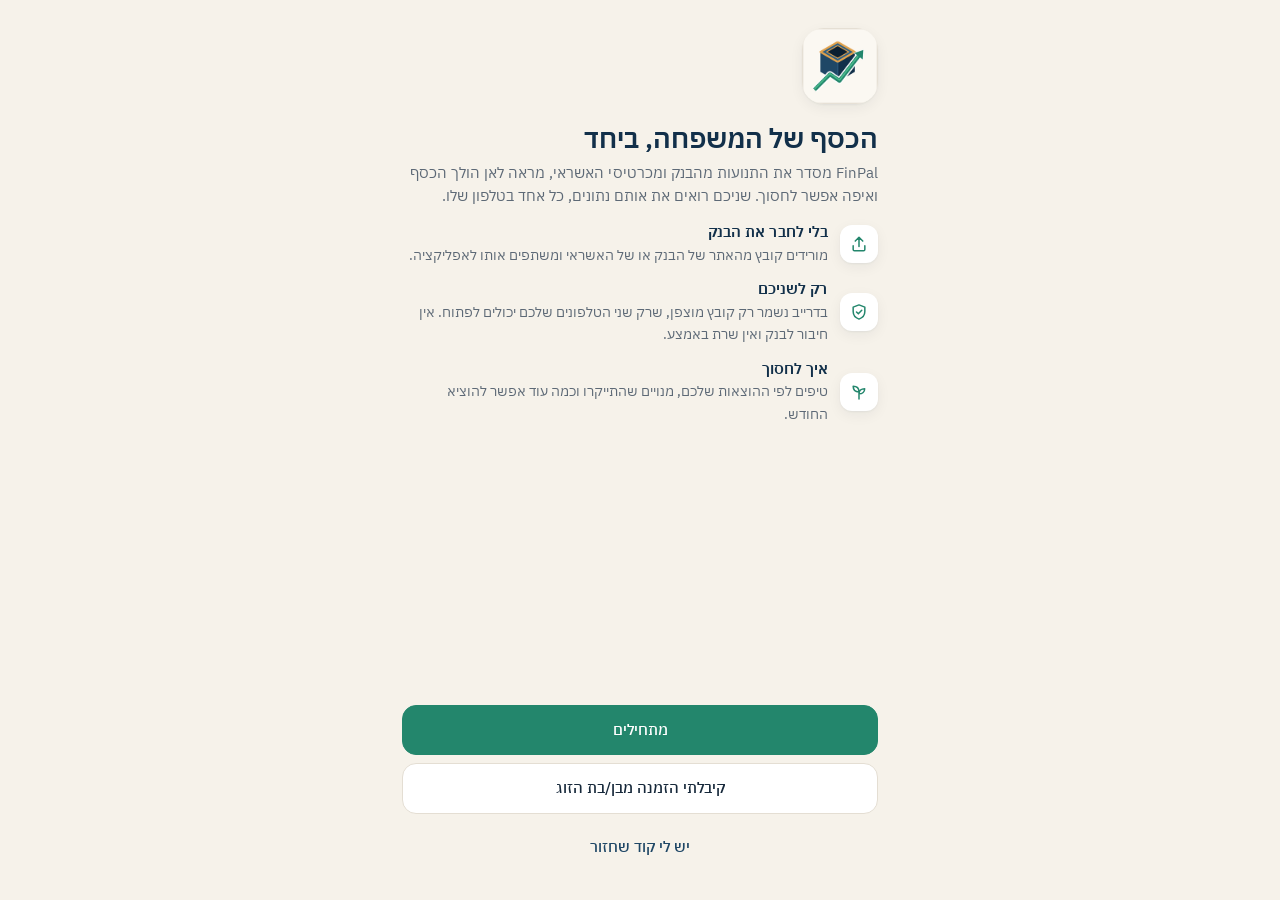
==== index.html @ 79c77513 "FinPal Family 1.0.0 The family app: imports Leumi and MAX statement files on the phone and keeps bot" ====
<!doctype html>
<html lang="he" dir="rtl">
<head>
  <meta charset="utf-8">
  <meta name="viewport" content="width=device-width, initial-scale=1, viewport-fit=cover">
  <meta name="theme-color" content="#F6F2EA">
  <meta name="referrer" content="strict-origin-when-cross-origin">
  <meta http-equiv="Content-Security-Policy" content="default-src 'self'; script-src 'self'; style-src 'self' 'unsafe-inline'; font-src 'self'; img-src 'self' data: blob:; connect-src 'self' https://www.googleapis.com https://*.googleusercontent.com https://drive.usercontent.google.com; worker-src 'self'; manifest-src 'self'; object-src 'none'; base-uri 'none'; form-action 'none'; frame-src 'none'">
  <title>FinPal משפחה</title>
  <link rel="manifest" href="manifest.webmanifest">
  <link rel="icon" href="icons/icon-96.png">
  <link rel="apple-touch-icon" href="icons/icon-192.png">
  <link rel="stylesheet" href="styles.css">
</head>
<body>
  <div id="app" class="hidden">
    <header class="topbar" id="topbar">
      <div class="who" id="who"></div>
      <div class="top-actions">
        <button class="icon-btn" id="importBtn" aria-label="ייבוא קובץ מהבנק או מהאשראי">
          <svg viewBox="0 0 24 24" aria-hidden="true"><path d="M12 15V4M7.5 8.5 12 4l4.5 4.5M5 14v4.5A1.5 1.5 0 0 0 6.5 20h11a1.5 1.5 0 0 0 1.5-1.5V14"/></svg>
        </button>
        <button class="icon-btn" id="syncBtn" aria-label="סנכרון עם Google Drive">
          <svg viewBox="0 0 24 24" aria-hidden="true"><path d="M20 12a8 8 0 1 1-2.34-5.66M20 4v5h-5"/></svg>
          <span class="badge hidden" id="syncBadge"></span>
        </button>
      </div>
    </header>
    <div id="banners"></div>
    <main id="view" class="view" tabindex="-1"></main>
    <nav class="tabbar" id="tabbar" aria-label="ניווט">
      <button data-tab="home" aria-current="page"><svg viewBox="0 0 24 24"><path d="M4 10.5 12 4l8 6.5V20h-5.5v-5.5h-5V20H4z"/></svg><span>הבית</span></button>
      <button data-tab="save"><svg viewBox="0 0 24 24"><path d="M12 20.5v-8.5M12 12C12 8 9.3 5.2 5 5.2c0 4.3 2.8 6.8 7 6.8zM12 14.2c0-3.6 2.5-6.2 6.8-6.2 0 3.9-2.6 6.2-6.8 6.2z"/></svg><span>חיסכון</span></button>
      <button data-tab="tx"><svg viewBox="0 0 24 24"><path d="M5 7h14M5 12h14M5 17h9"/></svg><span>תנועות</span></button>
      <button data-tab="months"><svg viewBox="0 0 24 24"><rect x="4" y="5" width="16" height="15" rx="2"/><path d="M4 10h16M9 3v4M15 3v4"/></svg><span>חודשים</span></button>
      <button data-tab="more"><svg viewBox="0 0 24 24"><circle cx="6" cy="12" r="1.4"/><circle cx="12" cy="12" r="1.4"/><circle cx="18" cy="12" r="1.4"/></svg><span>עוד</span></button>
    </nav>
  </div>

  <div id="screen" class="screen hidden" role="main"></div>
  <div id="lock" class="lock hidden" role="dialog" aria-modal="true" aria-labelledby="lockTitle"></div>
  <div id="sheet" class="overlay hidden"><div class="sheet-modal" id="sheetBody" role="dialog" aria-modal="true"></div></div>
  <div id="busy" class="busy hidden" role="status" aria-live="polite"><div class="spinner"></div><p id="busyText"></p></div>
  <div id="toast" class="toast hidden" role="status" aria-live="polite"></div>
  <input type="file" id="fileInput" class="hidden" multiple accept=".xls,.xlsx,.csv,.xml,.html,.htm,application/vnd.ms-excel,application/vnd.openxmlformats-officedocument.spreadsheetml.sheet,text/csv,text/xml,application/xml,text/html">

  <noscript><p class="empty">כדי להשתמש ב-FinPal צריך להפעיל JavaScript בדפדפן.</p></noscript>
  <script src="config.js"></script>
  <script type="module" src="app.js"></script>
</body>
</html>
---- styles.css ----
/* FinPal Family: the logo's navy, green and gold on warm cream paper. Each partner has a color of their own:
   green for the first, gold for the second, navy for what is shared. Plex for text and numbers. */
@font-face { font-family: "Plex"; src: url("fonts/IBMPlexSansHebrew-Regular.ttf") format("truetype"); font-weight: 400; font-display: swap; }
@font-face { font-family: "Plex"; src: url("fonts/IBMPlexSansHebrew-Medium.ttf") format("truetype"); font-weight: 500; font-display: swap; }
@font-face { font-family: "Plex"; src: url("fonts/IBMPlexSansHebrew-SemiBold.ttf") format("truetype"); font-weight: 600; font-display: swap; }

:root {
  --paper: #F6F2EA; --sheet: #FFFFFF; --soft: #FAF7F1; --ink: #16283A; --ink2: #5D6976; --ink3: #8A939C;
  --rule: #E4DED3; --hair: #EEE9E0; --navy: #12304A; --navy2: #1F4766; --navy-tint: #E3EAF1;
  --green: #23866C; --green-dark: #1A6B56; --green-tint: #DFF0E9; --green-light: #5BC49F;
  --gold: #E2A24C; --gold-dark: #A8691F; --gold-tint: #F6EAD3; --apricot: #D58A2C; --rose: #B3404A; --rose-tint: #F7E4E5;
  --a: #23866C; --a-tint: #DFF0E9; --b: #C8742A; --b-tint: #F8E7D3; --s: #1F4766; --s-tint: #E3EAF1;
  --sat: env(safe-area-inset-top, 0px); --sab: env(safe-area-inset-bottom, 0px);
  --shadow: 0 1px 2px rgba(22, 40, 58, .05), 0 4px 14px rgba(22, 40, 58, .06);
}
* { box-sizing: border-box; -webkit-tap-highlight-color: transparent; }
html, body { margin: 0; background: var(--paper); color: var(--ink); }
body { font-family: "Plex", "Noto Sans Hebrew", Arial, sans-serif; font-size: 15px; line-height: 1.5;
  overscroll-behavior-y: contain; -webkit-font-smoothing: antialiased; text-rendering: optimizeLegibility; }
button, input, select, textarea { font: inherit; color: inherit; }
button { cursor: pointer; }
.hidden { display: none !important; }
.small { font-size: 13px; color: var(--ink2); }
.muted { color: var(--ink2); }
.num { direction: ltr; unicode-bidi: isolate; display: inline-block; font-variant-numeric: tabular-nums; }
.pos { color: var(--green); }
.neg { color: var(--rose); }
.pend { color: var(--ink2); font-style: italic; }
:focus-visible { outline: 2px solid var(--navy2); outline-offset: 2px; }
svg { fill: none; stroke: currentColor; stroke-width: 1.8; stroke-linecap: round; stroke-linejoin: round; }

/* ---------- header: the two of you */
.topbar { position: sticky; top: 0; z-index: 10; display: flex; align-items: center; justify-content: space-between;
  gap: 10px; padding: calc(10px + var(--sat)) 16px 10px; background: var(--paper); border-bottom: 1px solid transparent; }
.topbar.scrolled { border-bottom-color: var(--rule); }
.who { display: flex; align-items: center; gap: 10px; min-width: 0; }
.who .hello { line-height: 1.2; min-width: 0; }
.who .hello small { display: block; font-size: 12.5px; color: var(--ink2); }
.who .hello b { display: block; font-weight: 600; font-size: 16px; color: var(--navy); white-space: nowrap; overflow: hidden; text-overflow: ellipsis; }
.pair { display: flex; flex: none; }
.av { width: 34px; height: 34px; border-radius: 50%; display: grid; place-items: center; font-weight: 600; font-size: 14px;
  color: #fff; border: 2px solid var(--paper); flex: none; }
.pair .av + .av { margin-inline-start: -10px; }
.av.a { background: var(--a); } .av.b { background: var(--b); } .av.s { background: var(--s); }
.av.ghost { background: var(--sheet); color: var(--ink3); border: 2px dashed var(--rule); }
.top-actions { display: flex; gap: 8px; flex: none; }
.line .av { display: inline-grid; vertical-align: middle; width: 30px; height: 30px; font-size: 13px; border-width: 0; margin-inline-end: 8px; }
.icon-btn { position: relative; width: 42px; height: 42px; border-radius: 12px; border: 1px solid var(--rule); background: var(--sheet);
  color: var(--navy); display: grid; place-items: center; }
.icon-btn svg { width: 20px; height: 20px; }
.icon-btn.spin svg { animation: spin .9s linear infinite; }
.badge { position: absolute; top: -4px; inset-inline-end: -4px; min-width: 18px; height: 18px; border-radius: 9px; padding: 0 5px;
  background: var(--gold); color: var(--navy); font-size: 11px; font-weight: 600; display: grid; place-items: center; border: 2px solid var(--paper); }
@keyframes spin { to { transform: rotate(-360deg); } }

/* ---------- page */
.view { padding: 4px 16px calc(98px + var(--sab)); max-width: 680px; margin: 0 auto; outline: none; }
.title { font-weight: 600; font-size: 25px; line-height: 1.2; margin: 10px 0 10px; color: var(--navy); }
.title small { display: block; font-size: 14px; font-weight: 400; color: var(--ink2); margin-top: 2px; }
.lead { margin: 0 0 14px; font-size: 15.5px; line-height: 1.5; }

/* ---------- the month, in one card */
.hero { position: relative; overflow: hidden; background: var(--navy); color: #EAF0F5; border-radius: 20px; padding: 18px 18px 16px;
  margin: 6px 0 14px; box-shadow: 0 6px 22px rgba(18, 48, 74, .22); }
.hero::after { content: ""; position: absolute; width: 220px; height: 220px; border-radius: 50%; inset-inline-end: -90px; top: -110px;
  border: 26px solid rgba(226, 162, 76, .18); pointer-events: none; }
.hero .k { font-size: 13.5px; color: #A9BACB; }
.hero .big { font-size: 34px; font-weight: 600; line-height: 1.15; margin: 4px 0 2px; color: #fff; }
.hero .big.neg { color: #F2A7AC; }
.hero .say { font-size: 14.5px; color: #D5E0EA; margin: 2px 0 12px; }
.hero .stats { display: grid; grid-template-columns: repeat(3, 1fr); gap: 8px; }
.hero .stat { background: rgba(255, 255, 255, .07); border-radius: 12px; padding: 8px 10px; min-width: 0; }
.hero .stat span { display: block; font-size: 12px; color: #A9BACB; }
.hero .stat b { display: block; font-weight: 600; font-size: 15.5px; color: #fff; white-space: nowrap; }
.meter { height: 9px; border-radius: 5px; background: var(--hair); overflow: hidden; }
.meter > span { display: block; height: 100%; border-radius: 5px; background: var(--green); }
.hero .meter { background: rgba(255, 255, 255, .14); margin-top: 12px; }
.hero .meter-note { color: #A9BACB; font-size: 12.5px; margin-top: 6px; }

/* ---------- cards */
.card { background: var(--sheet); border: 1px solid var(--hair); border-radius: 18px; padding: 14px 16px; margin-bottom: 12px; box-shadow: var(--shadow); }
.card > h2 { font-size: 15.5px; font-weight: 600; margin: 0 0 8px; display: flex; align-items: center; gap: 7px; color: var(--navy); }
.card > h2 > small, .card > h2 > button { margin-inline-start: auto; }
.card > h2 > svg { width: 19px; height: 19px; flex: none; color: var(--green); }
.lbl svg.inl { width: 19px; height: 19px; vertical-align: -4px; margin-inline-end: 8px; color: var(--navy2); }
.amt > svg { width: 18px; height: 18px; color: var(--ink3); vertical-align: -3px; }
.card > h2 small { font-weight: 400; font-size: 12.5px; color: var(--ink2); }
.card.tint-a { background: var(--a-tint); border-color: transparent; }
.card.tint-gold { background: var(--gold-tint); border-color: transparent; }
.card.tap { cursor: pointer; }
.line { display: flex; justify-content: space-between; align-items: baseline; gap: 12px; padding: 9px 0; }
.line + .line { border-top: 1px solid var(--hair); }
.line .lbl { min-width: 0; }
.line .lbl .sub { display: block; font-size: 12.5px; color: var(--ink2); }
.line .amt { font-weight: 600; white-space: nowrap; text-align: left; }
.line .amt .sub { display: block; font-weight: 400; font-size: 12.5px; color: var(--ink2); }
.line.tap { cursor: pointer; }
.ellip { white-space: nowrap; overflow: hidden; text-overflow: ellipsis; display: block; }
.more-link { display: block; width: 100%; text-align: center; color: var(--navy2); font-weight: 500; font-size: 14px; background: none;
  border: none; padding: 10px 0 2px; }

/* bar rows: name | bar | amount */
.bars { display: grid; gap: 11px; }
.brow { display: grid; grid-template-columns: minmax(84px, 36%) 1fr auto; align-items: center; gap: 10px; font-size: 14px; }
.brow .track { position: relative; height: 8px; border-radius: 4px; background: var(--hair); }
.brow .fill { position: absolute; inset-inline-start: 0; top: 0; bottom: 0; border-radius: 4px; }
.brow .tick { position: absolute; top: -4px; bottom: -4px; width: 2px; background: var(--ink); border-radius: 1px; }
.brow .amt { font-weight: 600; min-width: 62px; text-align: left; }
.dot { width: 9px; height: 9px; border-radius: 50%; display: inline-block; margin-inline-end: 6px; vertical-align: 1px; flex: none; }

/* columns */
.cols { display: flex; align-items: flex-end; gap: 10px; height: 128px; padding-top: 4px; }
.cols .col { flex: 1; height: 100%; display: flex; flex-direction: column; justify-content: flex-end; align-items: center; gap: 6px; min-width: 0; }
.cols .duo { display: flex; gap: 3px; align-items: flex-end; height: 100%; }
.cols .duo i { width: 11px; border-radius: 3px 3px 1px 1px; min-height: 2px; }
.cols .single { width: 60%; max-width: 30px; border-radius: 4px 4px 1px 1px; min-height: 2px; }
.cols span { font-size: 11px; color: var(--ink2); }
.legend { display: flex; gap: 14px; font-size: 12px; color: var(--ink2); margin-top: 8px; flex-wrap: wrap; }

/* partner split: one bar, two colors */
.split { display: flex; height: 12px; border-radius: 6px; overflow: hidden; background: var(--hair); margin: 6px 0 10px; }
.split i { display: block; height: 100%; }

/* ---------- savings */
.tips { display: grid; gap: 10px; }
.tip { display: grid; grid-template-columns: 40px 1fr; gap: 12px; align-items: start; background: var(--sheet); border: 1px solid var(--hair);
  border-radius: 16px; padding: 12px 14px; box-shadow: var(--shadow); }
.tip .ic { width: 40px; height: 40px; border-radius: 12px; display: grid; place-items: center; background: var(--green-tint); color: var(--green-dark); }
.tip .ic svg { width: 21px; height: 21px; }
.tip.warn .ic { background: var(--rose-tint); color: var(--rose); }
.tip.gold .ic { background: var(--gold-tint); color: var(--gold-dark); }
.tip h3 { margin: 0; font-size: 15px; font-weight: 600; color: var(--navy); }
.tip p { margin: 3px 0 0; font-size: 14px; color: var(--ink2); }
.tip .gain { display: inline-block; margin-top: 7px; padding: 3px 10px; border-radius: 999px; background: var(--gold-tint); color: var(--gold-dark);
  font-size: 13px; font-weight: 600; }
.tip .gain.good { background: var(--green-tint); color: var(--green-dark); }
.tip .gain.warn { background: var(--rose-tint); color: var(--rose); }
.ring { display: grid; grid-template-columns: 92px 1fr; gap: 14px; align-items: center; }
.ring svg { width: 92px; height: 92px; transform: rotate(-90deg); }
.ring .bg { stroke: var(--hair); stroke-width: 9; }
.ring .fg { stroke: var(--green); stroke-width: 9; transition: stroke-dashoffset .6s ease; }
.ring .txt b { display: block; font-size: 22px; font-weight: 600; color: var(--navy); }
.goal-row { display: flex; gap: 8px; align-items: center; margin-top: 10px; }
.goal-row input { flex: 1; }

/* people chips */
.chips { display: flex; gap: 8px; overflow-x: auto; padding: 4px 0 6px; scrollbar-width: none; }
.chip { flex: none; display: inline-flex; align-items: center; padding: 7px 14px; border-radius: 999px; border: 1px solid var(--rule); background: var(--sheet); font-size: 14px; }
.chip[aria-pressed="true"] { background: var(--navy); border-color: var(--navy); color: #fff; font-weight: 500; }
.tag { display: inline-block; font-size: 12px; padding: 1px 8px; border-radius: 999px; background: var(--hair); color: var(--ink2); }
.tag.a { background: var(--a-tint); color: var(--green-dark); } .tag.b { background: var(--b-tint); color: #8E4F15; } .tag.s { background: var(--s-tint); color: var(--navy2); }

/* transactions */
.filters { display: grid; grid-template-columns: 1fr 1fr; gap: 8px; margin-bottom: 4px; }
input, select, textarea { width: 100%; background: var(--sheet); border: 1px solid var(--rule); border-radius: 12px; padding: 11px 12px; }
input:focus, select:focus, textarea:focus { outline: none; border-color: var(--green); box-shadow: 0 0 0 3px var(--green-tint); }
input[dir="ltr"] { text-align: left; }
.search { margin: 10px 0 8px; }
.day { display: flex; justify-content: space-between; font-size: 13px; color: var(--ink2); margin: 16px 2px 6px; }
.tx { background: var(--sheet); border: 1px solid var(--hair); border-radius: 14px; padding: 0 14px; }
.tx .line { padding: 10px 0; cursor: pointer; }
.owner-bar { display: inline-block; width: 3px; height: 26px; border-radius: 2px; margin-inline-end: 10px; vertical-align: middle; }

/* buttons */
.btn { display: flex; justify-content: center; align-items: center; gap: 8px; width: 100%; border-radius: 14px; padding: 13px 16px;
  font-weight: 500; border: 1px solid var(--rule); background: var(--sheet); color: var(--ink); text-decoration: none; }
.btn.primary { background: var(--green); border-color: var(--green); color: #fff; }
.btn.navy { background: var(--navy); border-color: var(--navy); color: #fff; }
.btn.gold { background: var(--gold); border-color: var(--gold); color: var(--navy); }
.btn.ghost { background: transparent; border-color: transparent; color: var(--navy2); }
.btn.small { width: auto; padding: 8px 14px; font-size: 14px; border-radius: 11px; }
.btn.danger { color: var(--rose); }
.btn svg { width: 19px; height: 19px; }
.btn + .btn { margin-top: 8px; }
.btn:active { transform: translateY(1px); }
.btn[disabled] { opacity: .55; }
.row-btns { display: flex; gap: 8px; }
.row-btns .btn + .btn { margin-top: 0; }

/* banners */
#banners { max-width: 680px; margin: 0 auto; padding: 0 16px; }
.banner { margin: 6px 0 4px; padding: 11px 14px; background: var(--sheet); border: 1px solid var(--rule); border-radius: 14px;
  display: flex; gap: 12px; align-items: center; justify-content: space-between; }
.banner.gold { background: var(--gold-tint); border-color: transparent; }
.banner b { display: block; font-weight: 600; font-size: 14.5px; }
.banner .small { display: block; }

/* ---------- full screens: welcome, setup, joining */
.screen { min-height: 100vh; min-height: 100dvh; padding: calc(28px + var(--sat)) 22px calc(28px + var(--sab)); max-width: 520px; margin: 0 auto;
  display: flex; flex-direction: column; }
.screen .top { flex: 1; }
.screen .logo { width: 76px; height: 76px; border-radius: 22px; box-shadow: var(--shadow); display: block; }
.screen h1 { font-size: 27px; font-weight: 600; color: var(--navy); margin: 18px 0 8px; line-height: 1.2; }
.screen p { color: var(--ink2); margin: 0 0 14px; }
.screen .actions { margin-top: 20px; }
.steps { display: flex; gap: 6px; margin-bottom: 8px; }
.steps i { width: 26px; height: 5px; border-radius: 3px; background: var(--rule); }
.steps i.on { background: var(--green); }
.feature { display: grid; grid-template-columns: 38px 1fr; gap: 12px; align-items: center; margin: 12px 0; }
.feature .ic { width: 38px; height: 38px; border-radius: 12px; display: grid; place-items: center; background: var(--sheet); color: var(--green); box-shadow: var(--shadow); }
.feature .ic svg { width: 20px; height: 20px; }
.feature b { display: block; font-weight: 600; color: var(--navy); }
.feature span { color: var(--ink2); font-size: 14px; }
label.field { display: block; font-size: 13.5px; color: var(--ink2); margin: 14px 0 5px; font-weight: 500; }
.hint { font-size: 12.5px; color: var(--ink3); margin-top: 5px; }
.error { color: var(--rose); min-height: 20px; font-size: 14px; margin: 8px 0; }
.code-box { direction: ltr; text-align: center; font-size: 24px; font-weight: 600; letter-spacing: 2px; padding: 16px 10px; border-radius: 16px;
  background: var(--sheet); border: 2px dashed var(--gold); color: var(--navy); margin: 10px 0; user-select: all; word-break: normal;
  font-variant-numeric: tabular-nums; }
.code-box.long { font-size: 19px; letter-spacing: 1px; }
.code-input { direction: ltr; text-align: center; font-size: 21px; letter-spacing: 2px; font-weight: 600; text-transform: uppercase; }
.notice { display: grid; grid-template-columns: 22px 1fr; gap: 10px; background: var(--gold-tint); border-radius: 14px; padding: 11px 13px;
  font-size: 14px; color: var(--ink); margin: 12px 0; }
.notice svg { width: 20px; height: 20px; color: var(--gold-dark); margin-top: 1px; }
.notice.green { background: var(--green-tint); } .notice.green svg { color: var(--green-dark); }
.check { display: flex; gap: 10px; align-items: flex-start; margin: 12px 0; font-size: 14.5px; }
.check input { width: 20px; height: 20px; flex: none; margin: 2px 0 0; accent-color: var(--green); }
ol.how { padding-inline-start: 20px; margin: 6px 0 12px; color: var(--ink); }
ol.how li { margin: 6px 0; }
.copy-row { display: flex; gap: 8px; align-items: center; }
.copy-row code { flex: 1; direction: ltr; text-align: left; background: var(--soft); border: 1px solid var(--rule); border-radius: 10px;
  padding: 8px 10px; font-size: 12.5px; overflow-wrap: anywhere; }

/* ---------- lock */
.lock { position: fixed; inset: 0; z-index: 60; background: var(--paper); display: flex; flex-direction: column; align-items: center;
  justify-content: center; padding: calc(24px + var(--sat)) 24px calc(24px + var(--sab)); text-align: center; }
.lock img { width: 64px; height: 64px; border-radius: 18px; box-shadow: var(--shadow); }
.lock h1 { font-size: 22px; font-weight: 600; color: var(--navy); margin: 14px 0 4px; }
.lock p { color: var(--ink2); margin: 0 0 16px; min-height: 22px; }
.pins { display: flex; gap: 14px; justify-content: center; margin: 8px 0 18px; direction: ltr; }
.pins i { width: 14px; height: 14px; border-radius: 50%; border: 2px solid var(--navy2); }
.pins i.on { background: var(--navy2); }
.pins.shake { animation: shake .35s; }
@keyframes shake { 25% { transform: translateX(-8px); } 75% { transform: translateX(8px); } }
.keypad { display: grid; grid-template-columns: repeat(3, 76px); gap: 14px; direction: ltr; }
.keypad button { width: 76px; height: 76px; border-radius: 50%; border: 1px solid var(--rule); background: var(--sheet); font-size: 26px;
  font-weight: 500; color: var(--navy); box-shadow: var(--shadow); }
.keypad button.fn { background: transparent; border: none; box-shadow: none; font-size: 15px; color: var(--ink2); }
.keypad button:active { background: var(--green-tint); }
.keypad button[disabled] { opacity: .4; }
.lock .forgot { margin-top: 18px; background: none; border: none; color: var(--navy2); font-size: 14px; }

/* ---------- overlays */
.overlay { position: fixed; inset: 0; z-index: 40; background: rgba(18, 48, 74, .38); display: flex; align-items: flex-end; justify-content: center; }
.sheet-modal { width: 100%; max-width: 520px; background: var(--sheet); border-radius: 22px 22px 0 0; padding: 22px 18px calc(18px + var(--sab));
  max-height: 90vh; overflow: auto; animation: up .18s ease-out; }
@keyframes up { from { transform: translateY(24px); opacity: .6; } }
.sheet-modal h3 { font-weight: 600; font-size: 20px; margin: 0 0 6px; color: var(--navy); }
.sheet-modal > p { margin: 0 0 14px; color: var(--ink2); }
.busy { position: fixed; inset: 0; z-index: 70; background: rgba(246, 242, 234, .88); display: flex; flex-direction: column; align-items: center; justify-content: center; gap: 14px; }
.busy p { color: var(--navy); font-weight: 500; margin: 0; text-align: center; padding: 0 30px; }
.spinner { width: 38px; height: 38px; border-radius: 50%; border: 4px solid var(--green-tint); border-top-color: var(--green); animation: spin .8s linear infinite; }
.toast { position: fixed; left: 50%; transform: translateX(-50%); bottom: calc(88px + var(--sab)); z-index: 80; background: var(--ink); color: #fff;
  padding: 11px 16px; border-radius: 12px; font-size: 14px; width: max-content; max-width: 90vw; box-shadow: 0 6px 20px rgba(0, 0, 0, .18); }
.empty { text-align: center; color: var(--ink2); padding: 30px 12px; }
.empty-card { text-align: center; padding: 26px 18px; }
.empty-card > svg { width: 46px; height: 46px; color: var(--green); }
.empty-card h2 { justify-content: center !important; font-size: 18px !important; margin-top: 8px !important; }
.result { display: grid; grid-template-columns: 26px 1fr; gap: 10px; padding: 10px 0; align-items: start; }
.result + .result { border-top: 1px solid var(--hair); }
.result svg { width: 22px; height: 22px; }
.result .ok { color: var(--green); } .result .bad { color: var(--rose); } .result .same { color: var(--ink3); }
.result b { display: block; font-weight: 600; }
.owner-pick { display: grid; grid-template-columns: repeat(3, 1fr); gap: 8px; margin-top: 8px; }
.owner-pick button { border: 1px solid var(--rule); background: var(--sheet); border-radius: 12px; padding: 10px 6px; font-weight: 500; }
.owner-pick button[aria-pressed="true"] { border-color: var(--navy); background: var(--navy); color: #fff; }
details.more { margin-top: 6px; }
details.more summary { cursor: pointer; color: var(--navy2); font-size: 14px; padding: 6px 0; }

/* tab bar */
.tabbar { position: fixed; bottom: 0; left: 0; right: 0; z-index: 20; display: grid; grid-template-columns: repeat(5, 1fr);
  background: var(--sheet); border-top: 1px solid var(--rule); padding: 6px 4px calc(6px + var(--sab)); }
.tabbar button { background: none; border: none; color: var(--ink2); display: flex; flex-direction: column; align-items: center; gap: 2px;
  font-size: 11.5px; padding: 4px 0; }
.tabbar svg { width: 23px; height: 23px; stroke-width: 1.7; }
.tabbar button[aria-current="page"] { color: var(--green); font-weight: 600; }
@media (prefers-reduced-motion: reduce) { .icon-btn.spin svg, .spinner { animation-duration: 2s; } .sheet-modal { animation: none; } }
@media (min-width: 700px) { .tabbar { max-width: 680px; margin: 0 auto; border-radius: 18px 18px 0 0; border-inline: 1px solid var(--rule); } }
ul.plain { margin: 6px 0 10px; padding: 0 20px 0 0; color: var(--ink2); font-size: 14px; }
ul.plain li { margin: 3px 0; max-width: 100%; }
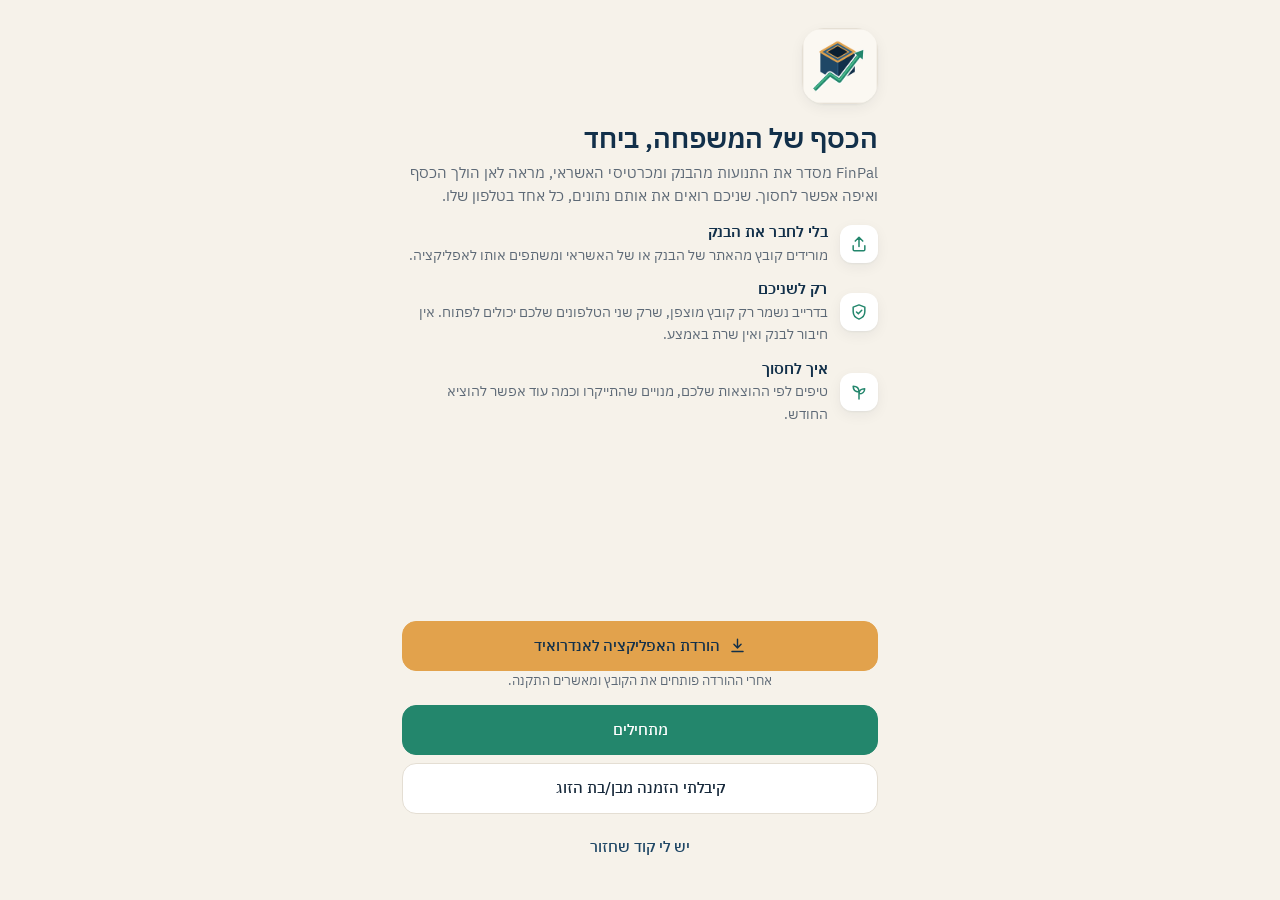
==== commit b59d7352: "FinPal Family 1.1.0: PDF statements, lock code only by choice - Statements saved as PDF (Leumi, MAX)" ====
--- a/index.html
+++ b/index.html
@@ -42,7 +42,7 @@
   <div id="sheet" class="overlay hidden"><div class="sheet-modal" id="sheetBody" role="dialog" aria-modal="true"></div></div>
   <div id="busy" class="busy hidden" role="status" aria-live="polite"><div class="spinner"></div><p id="busyText"></p></div>
   <div id="toast" class="toast hidden" role="status" aria-live="polite"></div>
-  <input type="file" id="fileInput" class="hidden" multiple accept=".xls,.xlsx,.csv,.xml,.html,.htm,application/vnd.ms-excel,application/vnd.openxmlformats-officedocument.spreadsheetml.sheet,text/csv,text/xml,application/xml,text/html">
+  <input type="file" id="fileInput" class="hidden" multiple accept=".xls,.xlsx,.csv,.xml,.html,.htm,.pdf,application/vnd.ms-excel,application/vnd.openxmlformats-officedocument.spreadsheetml.sheet,text/csv,text/xml,application/xml,text/html,application/pdf">
 
   <noscript><p class="empty">כדי להשתמש ב-FinPal צריך להפעיל JavaScript בדפדפן.</p></noscript>
   <script src="config.js"></script>
--- a/styles.css
+++ b/styles.css
@@ -278,3 +278,6 @@
 @media (min-width: 700px) { .tabbar { max-width: 680px; margin: 0 auto; border-radius: 18px 18px 0 0; border-inline: 1px solid var(--rule); } }
 ul.plain { margin: 6px 0 10px; padding: 0 20px 0 0; color: var(--ink2); font-size: 14px; }
 ul.plain li { margin: 3px 0; max-width: 100%; }
+#wInstall:empty { display: none; }
+.install-hint { text-align: center; margin: 0 0 4px; color: var(--ink2); }
+.linkish { background: none; border: 0; padding: 0; color: var(--green); font: inherit; text-decoration: underline; cursor: pointer; }
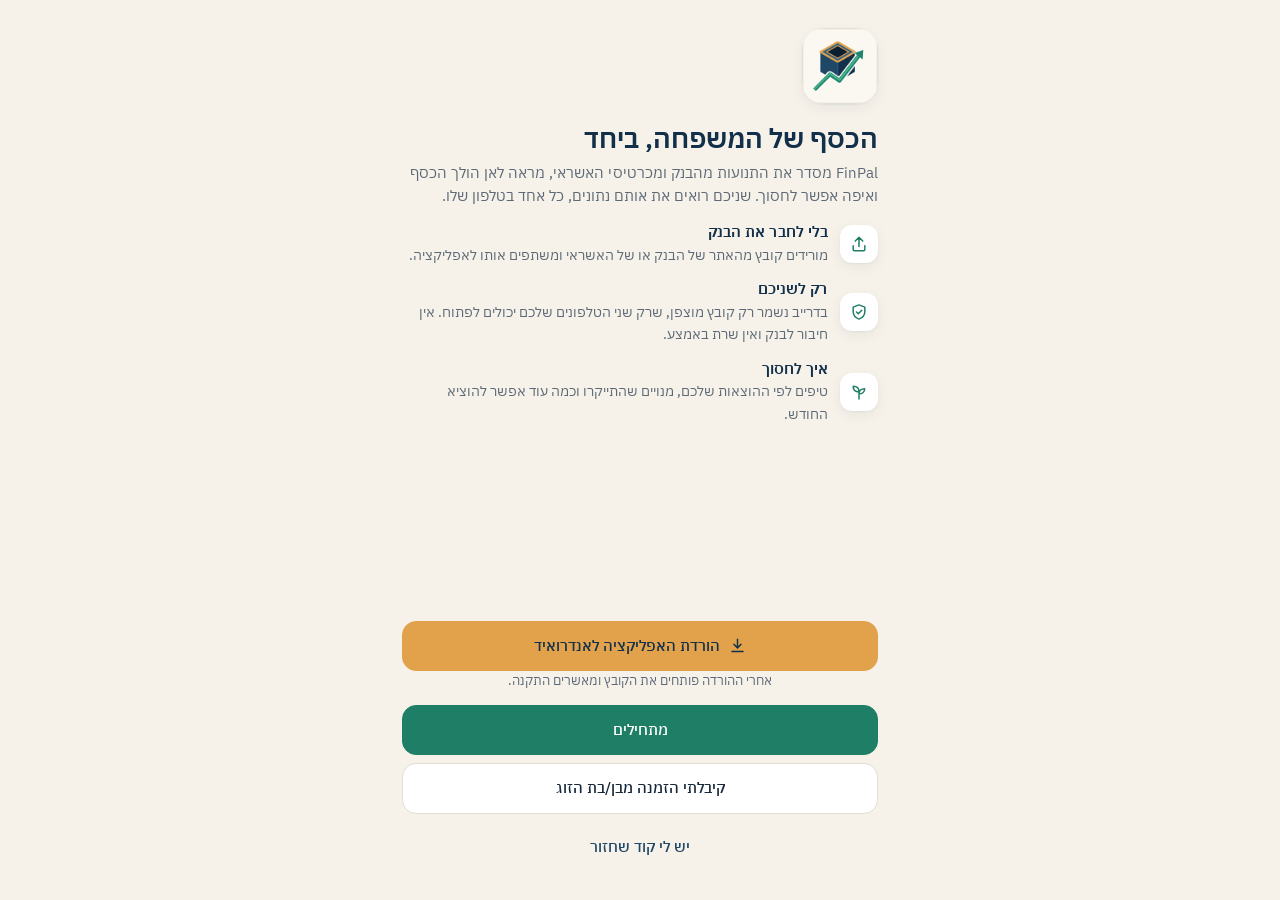
==== commit 39a09222: "FinPal Family 1.5.0: dark look, category icons, the month that was, goals with dates, a sentence for" ====
--- a/index.html
+++ b/index.html
@@ -3,13 +3,16 @@
 <head>
   <meta charset="utf-8">
   <meta name="viewport" content="width=device-width, initial-scale=1, viewport-fit=cover">
-  <meta name="theme-color" content="#F6F2EA">
+  <meta name="theme-color" content="#F6F2EA" media="(prefers-color-scheme: light)">
+  <meta name="theme-color" content="#0E1620" media="(prefers-color-scheme: dark)">
+  <meta name="color-scheme" content="light dark">
   <meta name="referrer" content="strict-origin-when-cross-origin">
   <meta http-equiv="Content-Security-Policy" content="default-src 'self'; script-src 'self'; style-src 'self' 'unsafe-inline'; font-src 'self'; img-src 'self' data: blob:; connect-src 'self' https://www.googleapis.com https://*.googleusercontent.com https://drive.usercontent.google.com; worker-src 'self'; manifest-src 'self'; object-src 'none'; base-uri 'none'; form-action 'none'; frame-src 'none'">
   <title>FinPal משפחה</title>
   <link rel="manifest" href="manifest.webmanifest">
   <link rel="icon" href="icons/icon-96.png">
   <link rel="apple-touch-icon" href="icons/icon-192.png">
+  <script src="theme.js"></script>
   <link rel="stylesheet" href="styles.css">
 </head>
 <body>
--- a/styles.css
+++ b/styles.css
@@ -5,13 +5,42 @@
 @font-face { font-family: "Plex"; src: url("fonts/IBMPlexSansHebrew-SemiBold.ttf") format("truetype"); font-weight: 600; font-display: swap; }
 
 :root {
+  color-scheme: light;
   --paper: #F6F2EA; --sheet: #FFFFFF; --soft: #FAF7F1; --ink: #16283A; --ink2: #5D6976; --ink3: #8A939C;
-  --rule: #E4DED3; --hair: #EEE9E0; --navy: #12304A; --navy2: #1F4766; --navy-tint: #E3EAF1;
-  --green: #23866C; --green-dark: #1A6B56; --green-tint: #DFF0E9; --green-light: #5BC49F;
-  --gold: #E2A24C; --gold-dark: #A8691F; --gold-tint: #F6EAD3; --apricot: #D58A2C; --rose: #B3404A; --rose-tint: #F7E4E5;
-  --a: #23866C; --a-tint: #DFF0E9; --b: #C8742A; --b-tint: #F8E7D3; --s: #1F4766; --s-tint: #E3EAF1;
+  --rule: #E4DED3; --hair: #EEE9E0; --navy: #12304A; --navy2: #1F4766; --navy-tint: #E3EAF1; --head: #12304A;
+  --green: #1F7F66; --green-dark: #1A6B56; --green-tint: #DFF0E9; --green-light: #5BC49F; --btn-green: #1F7F66;
+  --gold: #E2A24C; --gold-dark: #8F5716; --gold-tint: #F6EAD3; --apricot: #D58A2C; --rose: #B3404A; --rose-tint: #F7E4E5;
+  --a: #23866C; --a-tint: #DFF0E9; --b: #C8742A; --b-tint: #F8E7D3; --b-dark: #8E4F15; --s: #1F4766; --s-tint: #E3EAF1;
+  --on-gold: #12304A; --av-ink: #FFFFFF; --toast: #16283A; --toast-ink: #FFFFFF;
+  --scrim: rgba(18, 48, 74, .38); --busy: rgba(246, 242, 234, .88); --cat-mix: 14%; --cat-ink: 0%; --seg-on: #FFFFFF;
   --sat: env(safe-area-inset-top, 0px); --sab: env(safe-area-inset-bottom, 0px);
   --shadow: 0 1px 2px rgba(22, 40, 58, .05), 0 4px 14px rgba(22, 40, 58, .06);
+}
+/* dark: by the phone's setting, or by the choice in "עוד" (data-theme on <html>). The same values twice,
+   because a media query cannot be joined to a selector. */
+:root[data-theme="dark"] {
+  color-scheme: dark;
+  --paper: #0E1620; --sheet: #16212C; --soft: #1A2631; --ink: #E6EBEF; --ink2: #A3AFBA; --ink3: #7A8794;
+  --rule: #2B3845; --hair: #223040; --navy: #1A3D5E; --navy2: #8DB3D6; --navy-tint: #1B2C3D; --head: #EEF3F7;
+  --green: #4CC29B; --green-dark: #7DD8B8; --green-tint: #15362D; --green-light: #5BC49F; --btn-green: #1F8467;
+  --gold: #E2A24C; --gold-dark: #F2C27E; --gold-tint: #352A19; --apricot: #E59D45; --rose: #F2939B; --rose-tint: #3A2125;
+  --a: #3FB28E; --a-tint: #15362D; --b: #E0904A; --b-tint: #382817; --b-dark: #F3B57E; --s: #6F9DC6; --s-tint: #1B2C3D;
+  --on-gold: #12304A; --av-ink: #0E1620; --toast: #E6EBEF; --toast-ink: #0E1620;
+  --scrim: rgba(0, 0, 0, .58); --busy: rgba(14, 22, 32, .9); --cat-mix: 26%; --cat-ink: 45%; --seg-on: #2A3846;
+  --shadow: 0 1px 2px rgba(0, 0, 0, .35), 0 4px 14px rgba(0, 0, 0, .22);
+}
+@media (prefers-color-scheme: dark) {
+  :root:not([data-theme="light"]) {
+    color-scheme: dark;
+    --paper: #0E1620; --sheet: #16212C; --soft: #1A2631; --ink: #E6EBEF; --ink2: #A3AFBA; --ink3: #7A8794;
+    --rule: #2B3845; --hair: #223040; --navy: #1A3D5E; --navy2: #8DB3D6; --navy-tint: #1B2C3D; --head: #EEF3F7;
+    --green: #4CC29B; --green-dark: #7DD8B8; --green-tint: #15362D; --green-light: #5BC49F; --btn-green: #1F8467;
+    --gold: #E2A24C; --gold-dark: #F2C27E; --gold-tint: #352A19; --apricot: #E59D45; --rose: #F2939B; --rose-tint: #3A2125;
+    --a: #3FB28E; --a-tint: #15362D; --b: #E0904A; --b-tint: #382817; --b-dark: #F3B57E; --s: #6F9DC6; --s-tint: #1B2C3D;
+    --on-gold: #12304A; --av-ink: #0E1620; --toast: #E6EBEF; --toast-ink: #0E1620;
+    --scrim: rgba(0, 0, 0, .58); --busy: rgba(14, 22, 32, .9); --cat-mix: 26%; --cat-ink: 45%; --seg-on: #2A3846;
+    --shadow: 0 1px 2px rgba(0, 0, 0, .35), 0 4px 14px rgba(0, 0, 0, .22);
+  }
 }
 * { box-sizing: border-box; -webkit-tap-highlight-color: transparent; }
 html, body { margin: 0; background: var(--paper); color: var(--ink); }
@@ -36,26 +65,26 @@
 .who { display: flex; align-items: center; gap: 10px; min-width: 0; }
 .who .hello { line-height: 1.2; min-width: 0; }
 .who .hello small { display: block; font-size: 12.5px; color: var(--ink2); }
-.who .hello b { display: block; font-weight: 600; font-size: 16px; color: var(--navy); white-space: nowrap; overflow: hidden; text-overflow: ellipsis; }
+.who .hello b { display: block; font-weight: 600; font-size: 16px; color: var(--head); white-space: nowrap; overflow: hidden; text-overflow: ellipsis; }
 .pair { display: flex; flex: none; }
 .av { width: 34px; height: 34px; border-radius: 50%; display: grid; place-items: center; font-weight: 600; font-size: 14px;
-  color: #fff; border: 2px solid var(--paper); flex: none; }
+  color: var(--av-ink); border: 2px solid var(--paper); flex: none; }
 .pair .av + .av { margin-inline-start: -10px; }
 .av.a { background: var(--a); } .av.b { background: var(--b); } .av.s { background: var(--s); }
 .av.ghost { background: var(--sheet); color: var(--ink3); border: 2px dashed var(--rule); }
 .top-actions { display: flex; gap: 8px; flex: none; }
 .line .av { display: inline-grid; vertical-align: middle; width: 30px; height: 30px; font-size: 13px; border-width: 0; margin-inline-end: 8px; }
 .icon-btn { position: relative; width: 42px; height: 42px; border-radius: 12px; border: 1px solid var(--rule); background: var(--sheet);
-  color: var(--navy); display: grid; place-items: center; }
+  color: var(--head); display: grid; place-items: center; }
 .icon-btn svg { width: 20px; height: 20px; }
 .icon-btn.spin svg { animation: spin .9s linear infinite; }
 .badge { position: absolute; top: -4px; inset-inline-end: -4px; min-width: 18px; height: 18px; border-radius: 9px; padding: 0 5px;
-  background: var(--gold); color: var(--navy); font-size: 11px; font-weight: 600; display: grid; place-items: center; border: 2px solid var(--paper); }
+  background: var(--gold); color: var(--on-gold); font-size: 11px; font-weight: 600; display: grid; place-items: center; border: 2px solid var(--paper); }
 @keyframes spin { to { transform: rotate(-360deg); } }
 
 /* ---------- page */
 .view { padding: 4px 16px calc(98px + var(--sab)); max-width: 680px; margin: 0 auto; outline: none; }
-.title { font-weight: 600; font-size: 25px; line-height: 1.2; margin: 10px 0 10px; color: var(--navy); }
+.title { font-weight: 600; font-size: 25px; line-height: 1.2; margin: 10px 0 10px; color: var(--head); }
 .title small { display: block; font-size: 14px; font-weight: 400; color: var(--ink2); margin-top: 2px; }
 .lead { margin: 0 0 14px; font-size: 15.5px; line-height: 1.5; }
 
@@ -70,7 +99,7 @@
 .hero .say { font-size: 14.5px; color: #D5E0EA; margin: 2px 0 12px; }
 .hero .stats { display: grid; grid-template-columns: repeat(3, 1fr); gap: 8px; }
 .hero .stat { background: rgba(255, 255, 255, .07); border-radius: 12px; padding: 8px 10px; min-width: 0; }
-.hero .stat span { display: block; font-size: 12px; color: #A9BACB; }
+.hero .stat > span { display: block; font-size: 12px; color: #A9BACB; }
 .hero .stat b { display: block; font-weight: 600; font-size: 15.5px; color: #fff; white-space: nowrap; }
 .meter { height: 9px; border-radius: 5px; background: var(--hair); overflow: hidden; }
 .meter > span { display: block; height: 100%; border-radius: 5px; background: var(--green); }
@@ -79,15 +108,29 @@
 
 /* ---------- cards */
 .card { background: var(--sheet); border: 1px solid var(--hair); border-radius: 18px; padding: 14px 16px; margin-bottom: 12px; box-shadow: var(--shadow); }
-.card > h2 { font-size: 15.5px; font-weight: 600; margin: 0 0 8px; display: flex; align-items: center; gap: 7px; color: var(--navy); }
+.card > h2 { font-size: 15.5px; font-weight: 600; margin: 0 0 8px; display: flex; align-items: center; gap: 7px; color: var(--head); }
 .card > h2 > small, .card > h2 > button { margin-inline-start: auto; }
 .card > h2 > svg { width: 19px; height: 19px; flex: none; color: var(--green); }
-.lbl svg.inl { width: 19px; height: 19px; vertical-align: -4px; margin-inline-end: 8px; color: var(--navy2); }
+.lbl svg.inl, .line .lbl > svg { width: 19px; height: 19px; vertical-align: -4px; margin-inline-end: 8px; color: var(--navy2); }
 .amt > svg { width: 18px; height: 18px; color: var(--ink3); vertical-align: -3px; }
 .card > h2 small { font-weight: 400; font-size: 12.5px; color: var(--ink2); }
 .card.tint-a { background: var(--a-tint); border-color: transparent; }
 .card.tint-gold { background: var(--gold-tint); border-color: transparent; }
 .card.tap { cursor: pointer; }
+.hero.tap { cursor: pointer; }
+.hero-prev { float: left; border: 0; background: rgba(255, 255, 255, .1); color: #D5E0EA; border-radius: 999px; padding: 2px 10px; font: inherit; font-size: 12.5px; cursor: pointer; }
+.hero .say u { color: #fff; text-underline-offset: 3px; }
+.line[data-off] { opacity: .55; }
+.minibars { display: grid; grid-template-columns: repeat(5, 1fr); gap: 8px; align-items: end; margin: 10px 0 2px; height: 96px; }
+.minibars div { display: flex; flex-direction: column; align-items: center; justify-content: flex-end; gap: 3px; min-width: 0; }
+.minibars i { display: block; width: 70%; max-width: 34px; border-radius: 7px 7px 3px 3px; background: var(--navy2); opacity: .85; }
+.minibars div:first-child i { background: var(--gold); }
+.minibars b { font-size: 12px; font-weight: 600; color: var(--ink); }
+.minibars span { font-size: 11.5px; color: var(--ink2); }
+.budget + .budget { border-top: 1px solid var(--hair); margin-top: 6px; padding-top: 4px; }
+.budget .meter { margin: 0 0 6px; }
+.fc h4 { margin: 16px 0 2px; font-size: 15px; display: flex; justify-content: space-between; }
+.fc .sum { border-top: 2px solid var(--hair); margin-top: 8px; padding-top: 10px; font-weight: 600; }
 .line { display: flex; justify-content: space-between; align-items: baseline; gap: 12px; padding: 9px 0; }
 .line + .line { border-top: 1px solid var(--hair); }
 .line .lbl { min-width: 0; }
@@ -101,12 +144,13 @@
 
 /* bar rows: name | bar | amount */
 .bars { display: grid; gap: 11px; }
-.brow { display: grid; grid-template-columns: minmax(84px, 36%) 1fr auto; align-items: center; gap: 10px; font-size: 14px; }
+.brow { display: grid; grid-template-columns: minmax(96px, 40%) 1fr auto; align-items: center; gap: 10px; font-size: 14px; }
 .brow .track { position: relative; height: 8px; border-radius: 4px; background: var(--hair); }
-.brow .fill { position: absolute; inset-inline-start: 0; top: 0; bottom: 0; border-radius: 4px; }
+.brow .fill { position: absolute; inset-inline-start: 0; top: 0; bottom: 0; border-radius: 4px; background: var(--c, var(--green));
+  background: color-mix(in srgb, var(--c, var(--green)), #fff calc(var(--cat-ink) / 2)); }
 .brow .tick { position: absolute; top: -4px; bottom: -4px; width: 2px; background: var(--ink); border-radius: 1px; }
 .brow .amt { font-weight: 600; min-width: 62px; text-align: left; }
-.dot { width: 9px; height: 9px; border-radius: 50%; display: inline-block; margin-inline-end: 6px; vertical-align: 1px; flex: none; }
+.dot { width: 9px; height: 9px; border-radius: 50%; display: inline-block; margin-inline-end: 6px; vertical-align: 1px; flex: none; background: var(--c, var(--ink3)); }
 
 /* columns */
 .cols { display: flex; align-items: flex-end; gap: 10px; height: 128px; padding-top: 4px; }
@@ -129,7 +173,7 @@
 .tip .ic svg { width: 21px; height: 21px; }
 .tip.warn .ic { background: var(--rose-tint); color: var(--rose); }
 .tip.gold .ic { background: var(--gold-tint); color: var(--gold-dark); }
-.tip h3 { margin: 0; font-size: 15px; font-weight: 600; color: var(--navy); }
+.tip h3 { margin: 0; font-size: 15px; font-weight: 600; color: var(--head); }
 .tip p { margin: 3px 0 0; font-size: 14px; color: var(--ink2); }
 .tip .gain { display: inline-block; margin-top: 7px; padding: 3px 10px; border-radius: 999px; background: var(--gold-tint); color: var(--gold-dark);
   font-size: 13px; font-weight: 600; }
@@ -139,7 +183,7 @@
 .ring svg { width: 92px; height: 92px; transform: rotate(-90deg); }
 .ring .bg { stroke: var(--hair); stroke-width: 9; }
 .ring .fg { stroke: var(--green); stroke-width: 9; transition: stroke-dashoffset .6s ease; }
-.ring .txt b { display: block; font-size: 22px; font-weight: 600; color: var(--navy); }
+.ring .txt b { display: block; font-size: 22px; font-weight: 600; color: var(--head); }
 .goal-row { display: flex; gap: 8px; align-items: center; margin-top: 10px; }
 .goal-row input { flex: 1; }
 
@@ -148,7 +192,7 @@
 .chip { flex: none; display: inline-flex; align-items: center; padding: 7px 14px; border-radius: 999px; border: 1px solid var(--rule); background: var(--sheet); font-size: 14px; }
 .chip[aria-pressed="true"] { background: var(--navy); border-color: var(--navy); color: #fff; font-weight: 500; }
 .tag { display: inline-block; font-size: 12px; padding: 1px 8px; border-radius: 999px; background: var(--hair); color: var(--ink2); }
-.tag.a { background: var(--a-tint); color: var(--green-dark); } .tag.b { background: var(--b-tint); color: #8E4F15; } .tag.s { background: var(--s-tint); color: var(--navy2); }
+.tag.a { background: var(--a-tint); color: var(--green-dark); } .tag.b { background: var(--b-tint); color: var(--b-dark); } .tag.s { background: var(--s-tint); color: var(--navy2); }
 
 /* transactions */
 .filters { display: grid; grid-template-columns: 1fr 1fr; gap: 8px; margin-bottom: 4px; }
@@ -164,9 +208,9 @@
 /* buttons */
 .btn { display: flex; justify-content: center; align-items: center; gap: 8px; width: 100%; border-radius: 14px; padding: 13px 16px;
   font-weight: 500; border: 1px solid var(--rule); background: var(--sheet); color: var(--ink); text-decoration: none; }
-.btn.primary { background: var(--green); border-color: var(--green); color: #fff; }
+.btn.primary { background: var(--btn-green); border-color: var(--btn-green); color: #fff; }
 .btn.navy { background: var(--navy); border-color: var(--navy); color: #fff; }
-.btn.gold { background: var(--gold); border-color: var(--gold); color: var(--navy); }
+.btn.gold { background: var(--gold); border-color: var(--gold); color: var(--on-gold); }
 .btn.ghost { background: transparent; border-color: transparent; color: var(--navy2); }
 .btn.small { width: auto; padding: 8px 14px; font-size: 14px; border-radius: 11px; }
 .btn.danger { color: var(--rose); }
@@ -190,7 +234,7 @@
   display: flex; flex-direction: column; }
 .screen .top { flex: 1; }
 .screen .logo { width: 76px; height: 76px; border-radius: 22px; box-shadow: var(--shadow); display: block; }
-.screen h1 { font-size: 27px; font-weight: 600; color: var(--navy); margin: 18px 0 8px; line-height: 1.2; }
+.screen h1 { font-size: 27px; font-weight: 600; color: var(--head); margin: 18px 0 8px; line-height: 1.2; }
 .screen p { color: var(--ink2); margin: 0 0 14px; }
 .screen .actions { margin-top: 20px; }
 .steps { display: flex; gap: 6px; margin-bottom: 8px; }
@@ -199,13 +243,13 @@
 .feature { display: grid; grid-template-columns: 38px 1fr; gap: 12px; align-items: center; margin: 12px 0; }
 .feature .ic { width: 38px; height: 38px; border-radius: 12px; display: grid; place-items: center; background: var(--sheet); color: var(--green); box-shadow: var(--shadow); }
 .feature .ic svg { width: 20px; height: 20px; }
-.feature b { display: block; font-weight: 600; color: var(--navy); }
+.feature b { display: block; font-weight: 600; color: var(--head); }
 .feature span { color: var(--ink2); font-size: 14px; }
 label.field { display: block; font-size: 13.5px; color: var(--ink2); margin: 14px 0 5px; font-weight: 500; }
 .hint { font-size: 12.5px; color: var(--ink3); margin-top: 5px; }
 .error { color: var(--rose); min-height: 20px; font-size: 14px; margin: 8px 0; }
 .code-box { direction: ltr; text-align: center; font-size: 24px; font-weight: 600; letter-spacing: 2px; padding: 16px 10px; border-radius: 16px;
-  background: var(--sheet); border: 2px dashed var(--gold); color: var(--navy); margin: 10px 0; user-select: all; word-break: normal;
+  background: var(--sheet); border: 2px dashed var(--gold); color: var(--head); margin: 10px 0; user-select: all; word-break: normal;
   font-variant-numeric: tabular-nums; }
 .code-box.long { font-size: 19px; letter-spacing: 1px; }
 .code-input { direction: ltr; text-align: center; font-size: 21px; letter-spacing: 2px; font-weight: 600; text-transform: uppercase; }
@@ -225,7 +269,7 @@
 .lock { position: fixed; inset: 0; z-index: 60; background: var(--paper); display: flex; flex-direction: column; align-items: center;
   justify-content: center; padding: calc(24px + var(--sat)) 24px calc(24px + var(--sab)); text-align: center; }
 .lock img { width: 64px; height: 64px; border-radius: 18px; box-shadow: var(--shadow); }
-.lock h1 { font-size: 22px; font-weight: 600; color: var(--navy); margin: 14px 0 4px; }
+.lock h1 { font-size: 22px; font-weight: 600; color: var(--head); margin: 14px 0 4px; }
 .lock p { color: var(--ink2); margin: 0 0 16px; min-height: 22px; }
 .pins { display: flex; gap: 14px; justify-content: center; margin: 8px 0 18px; direction: ltr; }
 .pins i { width: 14px; height: 14px; border-radius: 50%; border: 2px solid var(--navy2); }
@@ -234,23 +278,23 @@
 @keyframes shake { 25% { transform: translateX(-8px); } 75% { transform: translateX(8px); } }
 .keypad { display: grid; grid-template-columns: repeat(3, 76px); gap: 14px; direction: ltr; }
 .keypad button { width: 76px; height: 76px; border-radius: 50%; border: 1px solid var(--rule); background: var(--sheet); font-size: 26px;
-  font-weight: 500; color: var(--navy); box-shadow: var(--shadow); }
+  font-weight: 500; color: var(--head); box-shadow: var(--shadow); }
 .keypad button.fn { background: transparent; border: none; box-shadow: none; font-size: 15px; color: var(--ink2); }
 .keypad button:active { background: var(--green-tint); }
 .keypad button[disabled] { opacity: .4; }
 .lock .forgot { margin-top: 18px; background: none; border: none; color: var(--navy2); font-size: 14px; }
 
 /* ---------- overlays */
-.overlay { position: fixed; inset: 0; z-index: 40; background: rgba(18, 48, 74, .38); display: flex; align-items: flex-end; justify-content: center; }
+.overlay { position: fixed; inset: 0; z-index: 40; background: var(--scrim); display: flex; align-items: flex-end; justify-content: center; }
 .sheet-modal { width: 100%; max-width: 520px; background: var(--sheet); border-radius: 22px 22px 0 0; padding: 22px 18px calc(18px + var(--sab));
   max-height: 90vh; overflow: auto; animation: up .18s ease-out; }
 @keyframes up { from { transform: translateY(24px); opacity: .6; } }
-.sheet-modal h3 { font-weight: 600; font-size: 20px; margin: 0 0 6px; color: var(--navy); }
+.sheet-modal h3 { font-weight: 600; font-size: 20px; margin: 0 0 6px; color: var(--head); }
 .sheet-modal > p { margin: 0 0 14px; color: var(--ink2); }
-.busy { position: fixed; inset: 0; z-index: 70; background: rgba(246, 242, 234, .88); display: flex; flex-direction: column; align-items: center; justify-content: center; gap: 14px; }
-.busy p { color: var(--navy); font-weight: 500; margin: 0; text-align: center; padding: 0 30px; }
+.busy { position: fixed; inset: 0; z-index: 70; background: var(--busy); display: flex; flex-direction: column; align-items: center; justify-content: center; gap: 14px; }
+.busy p { color: var(--head); font-weight: 500; margin: 0; text-align: center; padding: 0 30px; }
 .spinner { width: 38px; height: 38px; border-radius: 50%; border: 4px solid var(--green-tint); border-top-color: var(--green); animation: spin .8s linear infinite; }
-.toast { position: fixed; left: 50%; transform: translateX(-50%); bottom: calc(88px + var(--sab)); z-index: 80; background: var(--ink); color: #fff;
+.toast { position: fixed; left: 50%; transform: translateX(-50%); bottom: calc(88px + var(--sab)); z-index: 80; background: var(--toast); color: var(--toast-ink);
   padding: 11px 16px; border-radius: 12px; font-size: 14px; width: max-content; max-width: 90vw; box-shadow: 0 6px 20px rgba(0, 0, 0, .18); }
 .empty { text-align: center; color: var(--ink2); padding: 30px 12px; }
 .empty-card { text-align: center; padding: 26px 18px; }
@@ -259,7 +303,7 @@
 .result { display: grid; grid-template-columns: 26px 1fr; gap: 10px; padding: 10px 0; align-items: start; }
 .result + .result { border-top: 1px solid var(--hair); }
 .result svg { width: 22px; height: 22px; }
-.result .ok { color: var(--green); } .result .bad { color: var(--rose); } .result .same { color: var(--ink3); }
+.result .ok { color: var(--green); } .result .bad { color: var(--rose); } .result .same { color: var(--ink3); } .result .wait { color: var(--gold); }
 .result b { display: block; font-weight: 600; }
 .owner-pick { display: grid; grid-template-columns: repeat(3, 1fr); gap: 8px; margin-top: 8px; }
 .owner-pick button { border: 1px solid var(--rule); background: var(--sheet); border-radius: 12px; padding: 10px 6px; font-weight: 500; }
@@ -281,3 +325,53 @@
 #wInstall:empty { display: none; }
 .install-hint { text-align: center; margin: 0 0 4px; color: var(--ink2); }
 .linkish { background: none; border: 0; padding: 0; color: var(--green); font: inherit; text-decoration: underline; cursor: pointer; }
+
+/* ---------- category icons: a tile tinted with the category's color, the partner's color in the corner */
+.cic { position: relative; flex: none; width: 36px; height: 36px; border-radius: 12px; display: inline-grid; place-items: center;
+  vertical-align: middle; background: var(--hair); background: color-mix(in srgb, var(--c) var(--cat-mix), var(--sheet)); }
+.cic svg { width: 19px; height: 19px; color: var(--c); color: color-mix(in srgb, var(--c), #fff var(--cat-ink)); }
+.cic i { position: absolute; bottom: -2px; inset-inline-end: -2px; width: 11px; height: 11px; border-radius: 50%; border: 2px solid var(--sheet); }
+.cic.sm { width: 24px; height: 24px; border-radius: 8px; margin-inline-end: 8px; }
+.cic.sm svg { width: 15px; height: 15px; stroke-width: 2; }
+.line.withic { align-items: center; justify-content: flex-start; }
+.line.withic .lbl { flex: 1; }
+.line.withic .amt { margin-inline-start: auto; }
+.tx .line.withic { padding: 9px 0; }
+.line .cic.sm { margin-inline-end: 0; }
+
+/* ---------- the day's line, the month that was, goals */
+.today-line { display: flex; gap: 9px; align-items: flex-start; margin: 4px 2px 10px; font-size: 14.5px; color: var(--ink); }
+.today-line svg { width: 19px; height: 19px; flex: none; margin-top: 1px; color: var(--green); }
+.today-line.warn svg { color: var(--rose); }
+.recap .big { font-size: 24px; font-weight: 600; line-height: 1.2; margin: 2px 0 4px; }
+.recap .trio { display: grid; grid-template-columns: repeat(3, 1fr); gap: 8px; margin: 10px 0 6px; }
+.recap .trio div { background: var(--soft); border: 1px solid var(--hair); border-radius: 12px; padding: 7px 9px; min-width: 0; }
+.recap .trio div > span { display: block; font-size: 12px; color: var(--ink2); }
+.recap .trio b { display: block; font-weight: 600; font-size: 15px; white-space: nowrap; }
+.recap .line { padding: 6px 0; }
+.goal { padding: 8px 0 6px; }
+.goal + .goal { border-top: 1px solid var(--hair); }
+.goal .meter { margin: 6px 0 4px; }
+.goal .meter > span { background: var(--gold); }
+.goal.done .meter > span { background: var(--green); }
+.seg { display: grid; grid-template-columns: repeat(3, 1fr); gap: 6px; background: var(--soft); border: 1px solid var(--rule); border-radius: 13px; padding: 4px; }
+.seg button { border: 0; background: transparent; border-radius: 10px; padding: 8px 4px; font-size: 14px; color: var(--ink2); display: flex; gap: 6px; align-items: center; justify-content: center; }
+.seg button svg { width: 17px; height: 17px; }
+.seg button[aria-pressed="true"] { background: var(--seg-on); color: var(--head); font-weight: 600; box-shadow: var(--shadow); }
+
+/* ---------- motion: once, when a screen opens; never for whoever asked the phone for less motion */
+@media (prefers-reduced-motion: no-preference) {
+  .anim > .hero, .anim > .card, .anim > .today-line, .anim > .tips, .anim > .tx, .anim > .day { animation: rise-in .38s ease-out both; }
+  .anim > :nth-child(2) { animation-delay: .03s; } .anim > :nth-child(3) { animation-delay: .06s; }
+  .anim > :nth-child(4) { animation-delay: .09s; } .anim > :nth-child(5) { animation-delay: .12s; }
+  .anim > :nth-child(n+6) { animation-delay: .15s; }
+  .anim .brow .fill, .anim .meter > span, .anim .split i { animation: grow .75s cubic-bezier(.2, .7, .2, 1) .1s both; transform-origin: right center; }
+  .anim .minibars i, .anim .cols .duo i, .anim .cols .single { animation: rise .75s cubic-bezier(.2, .7, .2, 1) .1s both; transform-origin: center bottom; }
+  .anim .ring .fg { animation: ring 1s cubic-bezier(.2, .7, .2, 1) .1s both; }
+  .line.tap, .card.tap, .chip, .btn, .seg button { transition: transform .12s ease, background-color .2s ease; }
+  .card.tap:active, .line.tap:active { transform: scale(.985); }
+}
+@keyframes rise-in { from { opacity: 0; transform: translateY(8px); } }
+@keyframes grow { from { transform: scaleX(0); } }
+@keyframes rise { from { transform: scaleY(0); } }
+@keyframes ring { from { stroke-dashoffset: var(--full); } }
